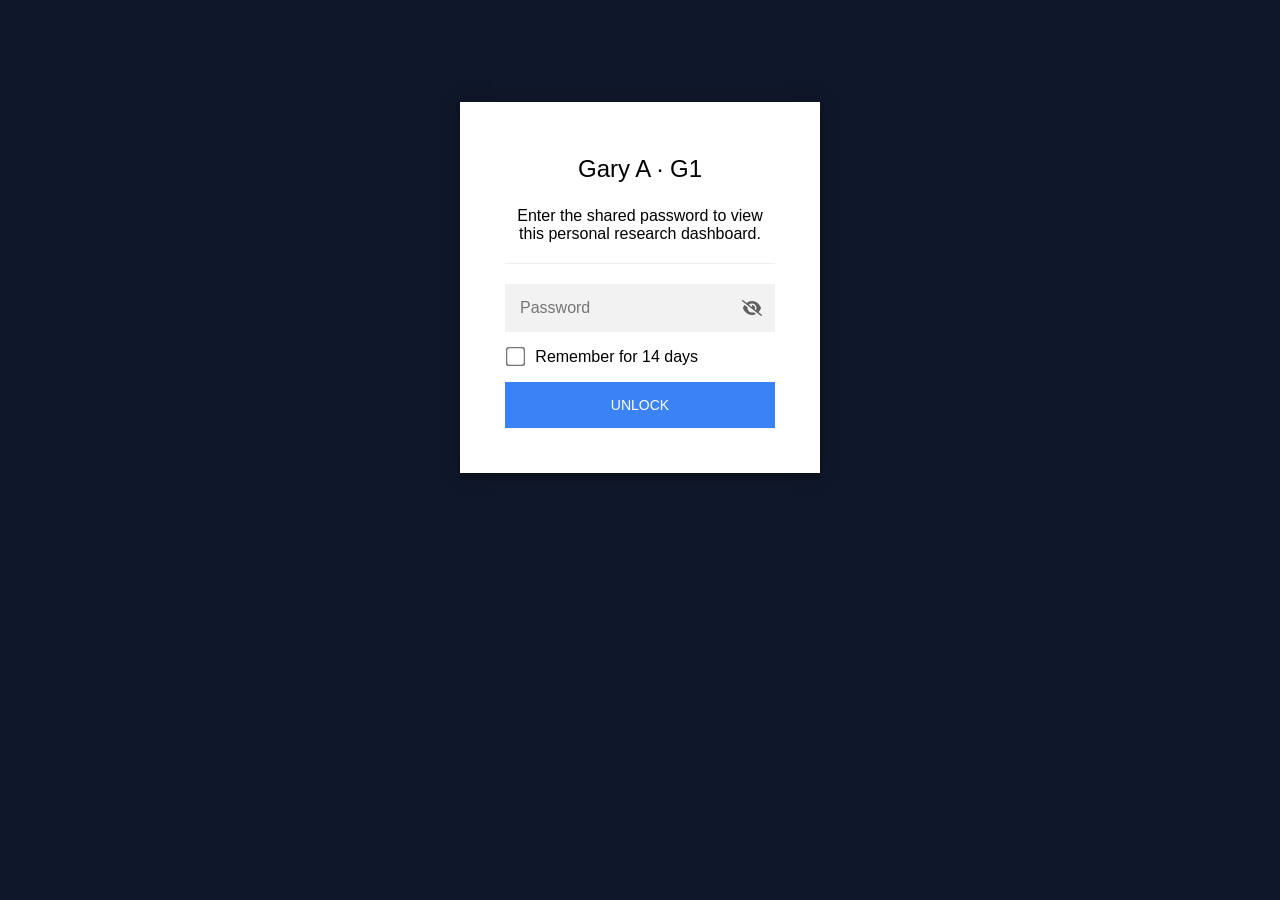
==== index.html @ 6d65d70d "Swap in lean Magic 15 (passed pre-registered rule); simpler dashboard layout" ====
<!DOCTYPE html>
<html class="staticrypt-html">
    <head>
        <meta charset="utf-8" />
        <title>Gary A · G1</title>
        <meta name="viewport" content="width=device-width, initial-scale=1" />

        <!-- do not cache this page -->
        <meta http-equiv="cache-control" content="max-age=0" />
        <meta http-equiv="cache-control" content="no-cache" />
        <meta http-equiv="expires" content="0" />
        <meta http-equiv="expires" content="Tue, 01 Jan 1980 1:00:00 GMT" />
        <meta http-equiv="pragma" content="no-cache" />

        <style>
            .staticrypt-hr {
                margin-top: 20px;
                margin-bottom: 20px;
                border: 0;
                border-top: 1px solid #eee;
            }

            .staticrypt-page {
                width: 360px;
                padding: 8% 0 0;
                margin: auto;
                box-sizing: border-box;
            }

            .staticrypt-form {
                position: relative;
                z-index: 1;
                background: #ffffff;
                max-width: 360px;
                margin: 0 auto 100px;
                padding: 45px;
                text-align: center;
                box-shadow: 0 0 20px 0 rgba(0, 0, 0, 0.2), 0 5px 5px 0 rgba(0, 0, 0, 0.24);
            }

            .staticrypt-form input[type="password"],
            input[type="text"] {
                background: inherit;
                border: 0;
                box-sizing: border-box; /* This ensures padding is included in the total width */
                font-size: 14px;
                outline: 0;
                padding: 15px 30px 15px 15px; /* Adjust the padding to ensure there is space for the icon */
                width: 100%;
            }

            .staticrypt-password-container {
                position: relative;
                outline: 0;
                background: #f2f2f2;
                width: 100%;
                border: 0;
                margin: 0 0 15px;
                box-sizing: border-box;
            }

            .staticrypt-toggle-password-visibility {
                cursor: pointer;
                height: 20px;
                opacity: 60%;
                padding: 13px;
                position: absolute;
                right: 0;
                top: 50%;
                transform: translateY(-50%);
                width: 20px;
            }

            .staticrypt-form .staticrypt-decrypt-button {
                text-transform: uppercase;
                outline: 0;
                background: #3b82f6;
                width: 100%;
                border: 0;
                padding: 15px;
                color: #ffffff;
                font-size: 14px;
                cursor: pointer;
            }

            .staticrypt-form .staticrypt-decrypt-button:hover,
            .staticrypt-form .staticrypt-decrypt-button:active,
            .staticrypt-form .staticrypt-decrypt-button:focus {
                background: #3b82f6;
                filter: brightness(92%);
            }

            .staticrypt-html {
                height: 100%;
            }

            .staticrypt-body {
                height: 100%;
                margin: 0;
            }

            .staticrypt-content {
                height: 100%;
                margin-bottom: 1em;
                background: #0f172a;
                font-family: "Arial", sans-serif;
                -webkit-font-smoothing: antialiased;
                -moz-osx-font-smoothing: grayscale;
            }

            .staticrypt-instructions {
                margin-top: -1em;
                margin-bottom: 1em;
            }

            .staticrypt-title {
                font-size: 1.5em;
            }

            label.staticrypt-remember {
                display: flex;
                align-items: center;
                margin-bottom: 1em;
            }

            .staticrypt-remember input[type="checkbox"] {
                transform: scale(1.5);
                margin-right: 1em;
            }

            .hidden {
                display: none !important;
            }

            .staticrypt-spinner-container {
                height: 100%;
                display: flex;
                align-items: center;
                justify-content: center;
            }

            .staticrypt-spinner {
                display: inline-block;
                width: 2rem;
                height: 2rem;
                vertical-align: text-bottom;
                border: 0.25em solid gray;
                border-right-color: transparent;
                border-radius: 50%;
                -webkit-animation: spinner-border 0.75s linear infinite;
                animation: spinner-border 0.75s linear infinite;
                animation-duration: 0.75s;
                animation-timing-function: linear;
                animation-delay: 0s;
                animation-iteration-count: infinite;
                animation-direction: normal;
                animation-fill-mode: none;
                animation-play-state: running;
                animation-name: spinner-border;
            }

            @keyframes spinner-border {
                100% {
                    transform: rotate(360deg);
                }
            }

            @media screen and (-webkit-min-device-pixel-ratio: 0) {
                .staticrypt-form input[type="password"],
                input[type="text"] {
                    font-size: 16px;
                }
            }
        </style>
    </head>

    <body class="staticrypt-body">
        <div id="staticrypt_loading" class="staticrypt-spinner-container">
            <div class="staticrypt-spinner"></div>
        </div>

        <div id="staticrypt_content" class="staticrypt-content hidden">
            <div class="staticrypt-page">
                <div class="staticrypt-form">
                    <div class="staticrypt-instructions">
                        <p class="staticrypt-title">Gary A · G1</p>
                        <p>Enter the shared password to view this personal research dashboard.</p>
                    </div>

                    <hr class="staticrypt-hr" />

                    <form id="staticrypt-form" action="#" method="post">
                        <div class="staticrypt-password-container">
                            <input
                                id="staticrypt-password"
                                type="password"
                                name="password"
                                placeholder="Password"
                                autofocus
                            />

                            <img
                                class="staticrypt-toggle-password-visibility"
                                alt="Show password"
                                title="Show password"
                                src="[data-uri]"
                            />
                        </div>

                        <label id="staticrypt-remember-label" class="staticrypt-remember hidden">
                            <input id="staticrypt-remember" type="checkbox" name="remember" />
                            Remember for 14 days
                        </label>

                        <input type="submit" class="staticrypt-decrypt-button" value="Unlock" />
                    </form>
                </div>
            </div>
        </div>

        <script>
            // these variables will be filled when generating the file - the template format is 'variable_name'
            const staticryptInitiator = ((function(){
  const exports = {};
  const cryptoEngine = ((function(){
  const exports = {};
  const { subtle } = crypto;

const IV_BITS = 16 * 8;
const HEX_BITS = 4;
const ENCRYPTION_ALGO = "AES-CBC";

/**
 * Translates between utf8 encoded hexadecimal strings
 * and Uint8Array bytes.
 */
const HexEncoder = {
    /**
     * hex string -> bytes
     * @param {string} hexString
     * @returns {Uint8Array}
     */
    parse: function (hexString) {
        if (hexString.length % 2 !== 0) throw "Invalid hexString";
        const arrayBuffer = new Uint8Array(hexString.length / 2);

        for (let i = 0; i < hexString.length; i += 2) {
            const byteValue = parseInt(hexString.substring(i, i + 2), 16);
            if (isNaN(byteValue)) {
                throw "Invalid hexString";
            }
            arrayBuffer[i / 2] = byteValue;
        }
        return arrayBuffer;
    },

    /**
     * bytes -> hex string
     * @param {Uint8Array} bytes
     * @returns {string}
     */
    stringify: function (bytes) {
        const hexBytes = [];

        for (let i = 0; i < bytes.length; ++i) {
            let byteString = bytes[i].toString(16);
            if (byteString.length < 2) {
                byteString = "0" + byteString;
            }
            hexBytes.push(byteString);
        }
        return hexBytes.join("");
    },
};

/**
 * Translates between utf8 strings and Uint8Array bytes.
 */
const UTF8Encoder = {
    parse: function (str) {
        return new TextEncoder().encode(str);
    },

    stringify: function (bytes) {
        return new TextDecoder().decode(bytes);
    },
};

/**
 * Salt and encrypt a msg with a password.
 */
async function encrypt(msg, hashedPassword) {
    // Must be 16 bytes, unpredictable, and preferably cryptographically random. However, it need not be secret.
    // https://developer.mozilla.org/en-US/docs/Web/API/SubtleCrypto/encrypt#parameters
    const iv = crypto.getRandomValues(new Uint8Array(IV_BITS / 8));

    const key = await subtle.importKey("raw", HexEncoder.parse(hashedPassword), ENCRYPTION_ALGO, false, ["encrypt"]);

    const encrypted = await subtle.encrypt(
        {
            name: ENCRYPTION_ALGO,
            iv: iv,
        },
        key,
        UTF8Encoder.parse(msg)
    );

    // iv will be 32 hex characters, we prepend it to the ciphertext for use in decryption
    return HexEncoder.stringify(iv) + HexEncoder.stringify(new Uint8Array(encrypted));
}
exports.encrypt = encrypt;

/**
 * Decrypt a salted msg using a password.
 *
 * @param {string} encryptedMsg
 * @param {string} hashedPassword
 * @returns {Promise<string>}
 */
async function decrypt(encryptedMsg, hashedPassword) {
    const ivLength = IV_BITS / HEX_BITS;
    const iv = HexEncoder.parse(encryptedMsg.substring(0, ivLength));
    const encrypted = encryptedMsg.substring(ivLength);

    const key = await subtle.importKey("raw", HexEncoder.parse(hashedPassword), ENCRYPTION_ALGO, false, ["decrypt"]);

    const outBuffer = await subtle.decrypt(
        {
            name: ENCRYPTION_ALGO,
            iv: iv,
        },
        key,
        HexEncoder.parse(encrypted)
    );

    return UTF8Encoder.stringify(new Uint8Array(outBuffer));
}
exports.decrypt = decrypt;

/**
 * Salt and hash the password so it can be stored in localStorage without opening a password reuse vulnerability.
 *
 * @param {string} password
 * @param {string} salt
 * @returns {Promise<string>}
 */
async function hashPassword(password, salt) {
    // we hash the password in multiple steps, each adding more iterations. This is because we used to allow less
    // iterations, so for backward compatibility reasons, we need to support going from that to more iterations.
    let hashedPassword = await hashLegacyRound(password, salt);

    hashedPassword = await hashSecondRound(hashedPassword, salt);

    return hashThirdRound(hashedPassword, salt);
}
exports.hashPassword = hashPassword;

/**
 * This hashes the password with 1k iterations. This is a low number, we need this function to support backwards
 * compatibility.
 *
 * @param {string} password
 * @param {string} salt
 * @returns {Promise<string>}
 */
function hashLegacyRound(password, salt) {
    return pbkdf2(password, salt, 1000, "SHA-1");
}
exports.hashLegacyRound = hashLegacyRound;

/**
 * Add a second round of iterations. This is because we used to use 1k, so for backwards compatibility with
 * remember-me/autodecrypt links, we need to support going from that to more iterations.
 *
 * @param hashedPassword
 * @param salt
 * @returns {Promise<string>}
 */
function hashSecondRound(hashedPassword, salt) {
    return pbkdf2(hashedPassword, salt, 14000, "SHA-256");
}
exports.hashSecondRound = hashSecondRound;

/**
 * Add a third round of iterations to bring total number to 600k. This is because we used to use 1k, then 15k, so for
 * backwards compatibility with remember-me/autodecrypt links, we need to support going from that to more iterations.
 *
 * @param hashedPassword
 * @param salt
 * @returns {Promise<string>}
 */
function hashThirdRound(hashedPassword, salt) {
    return pbkdf2(hashedPassword, salt, 585000, "SHA-256");
}
exports.hashThirdRound = hashThirdRound;

/**
 * Salt and hash the password so it can be stored in localStorage without opening a password reuse vulnerability.
 *
 * @param {string} password
 * @param {string} salt
 * @param {int} iterations
 * @param {string} hashAlgorithm
 * @returns {Promise<string>}
 */
async function pbkdf2(password, salt, iterations, hashAlgorithm) {
    const key = await subtle.importKey("raw", UTF8Encoder.parse(password), "PBKDF2", false, ["deriveBits"]);

    const keyBytes = await subtle.deriveBits(
        {
            name: "PBKDF2",
            hash: hashAlgorithm,
            iterations,
            salt: UTF8Encoder.parse(salt),
        },
        key,
        256
    );

    return HexEncoder.stringify(new Uint8Array(keyBytes));
}

function generateRandomSalt() {
    const bytes = crypto.getRandomValues(new Uint8Array(128 / 8));

    return HexEncoder.stringify(new Uint8Array(bytes));
}
exports.generateRandomSalt = generateRandomSalt;

async function signMessage(hashedPassword, message) {
    const key = await subtle.importKey(
        "raw",
        HexEncoder.parse(hashedPassword),
        {
            name: "HMAC",
            hash: "SHA-256",
        },
        false,
        ["sign"]
    );
    const signature = await subtle.sign("HMAC", key, UTF8Encoder.parse(message));

    return HexEncoder.stringify(new Uint8Array(signature));
}
exports.signMessage = signMessage;

function getRandomAlphanum() {
    const possibleCharacters = "abcdefghijklmnopqrstuvwxyzABCDEFGHIJKLMNOPQRSTUVWXYZ0123456789";

    let byteArray;
    let parsedInt;

    // Keep generating new random bytes until we get a value that falls
    // within a range that can be evenly divided by possibleCharacters.length
    do {
        byteArray = crypto.getRandomValues(new Uint8Array(1));
        // extract the lowest byte to get an int from 0 to 255 (probably unnecessary, since we're only generating 1 byte)
        parsedInt = byteArray[0] & 0xff;
    } while (parsedInt >= 256 - (256 % possibleCharacters.length));

    // Take the modulo of the parsed integer to get a random number between 0 and totalLength - 1
    const randomIndex = parsedInt % possibleCharacters.length;

    return possibleCharacters[randomIndex];
}

/**
 * Generate a random string of a given length.
 *
 * @param {int} length
 * @returns {string}
 */
function generateRandomString(length) {
    let randomString = "";

    for (let i = 0; i < length; i++) {
        randomString += getRandomAlphanum();
    }

    return randomString;
}
exports.generateRandomString = generateRandomString;

  return exports;
})());
const codec = ((function(){
  const exports = {};
  /**
 * Initialize the codec with the provided cryptoEngine - this return functions to encode and decode messages.
 *
 * @param cryptoEngine - the engine to use for encryption / decryption
 */
function init(cryptoEngine) {
    const exports = {};

    /**
     * Top-level function for encoding a message.
     * Includes password hashing, encryption, and signing.
     *
     * @param {string} msg
     * @param {string} password
     * @param {string} salt
     *
     * @returns {string} The encoded text
     */
    async function encode(msg, password, salt) {
        const hashedPassword = await cryptoEngine.hashPassword(password, salt);

        const encrypted = await cryptoEngine.encrypt(msg, hashedPassword);

        // we use the hashed password in the HMAC because this is effectively what will be used a password (so we can store
        // it in localStorage safely, we don't use the clear text password)
        const hmac = await cryptoEngine.signMessage(hashedPassword, encrypted);

        return hmac + encrypted;
    }
    exports.encode = encode;

    /**
     * Encode using a password that has already been hashed. This is useful to encode multiple messages in a row, that way
     * we don't need to hash the password multiple times.
     *
     * @param {string} msg
     * @param {string} hashedPassword
     *
     * @returns {string} The encoded text
     */
    async function encodeWithHashedPassword(msg, hashedPassword) {
        const encrypted = await cryptoEngine.encrypt(msg, hashedPassword);

        // we use the hashed password in the HMAC because this is effectively what will be used a password (so we can store
        // it in localStorage safely, we don't use the clear text password)
        const hmac = await cryptoEngine.signMessage(hashedPassword, encrypted);

        return hmac + encrypted;
    }
    exports.encodeWithHashedPassword = encodeWithHashedPassword;

    /**
     * Top-level function for decoding a message.
     * Includes signature check and decryption.
     *
     * @param {string} signedMsg
     * @param {string} hashedPassword
     * @param {string} salt
     * @param {int} backwardCompatibleAttempt
     * @param {string} originalPassword
     *
     * @returns {Object} {success: true, decoded: string} | {success: false, message: string}
     */
    async function decode(signedMsg, hashedPassword, salt, backwardCompatibleAttempt = 0, originalPassword = "") {
        const encryptedHMAC = signedMsg.substring(0, 64);
        const encryptedMsg = signedMsg.substring(64);
        const decryptedHMAC = await cryptoEngine.signMessage(hashedPassword, encryptedMsg);

        if (decryptedHMAC !== encryptedHMAC) {
            // we have been raising the number of iterations in the hashing algorithm multiple times, so to support the old
            // remember-me/autodecrypt links we need to try bringing the old hashes up to speed.
            originalPassword = originalPassword || hashedPassword;
            if (backwardCompatibleAttempt === 0) {
                const updatedHashedPassword = await cryptoEngine.hashThirdRound(originalPassword, salt);

                return decode(signedMsg, updatedHashedPassword, salt, backwardCompatibleAttempt + 1, originalPassword);
            }
            if (backwardCompatibleAttempt === 1) {
                let updatedHashedPassword = await cryptoEngine.hashSecondRound(originalPassword, salt);
                updatedHashedPassword = await cryptoEngine.hashThirdRound(updatedHashedPassword, salt);

                return decode(signedMsg, updatedHashedPassword, salt, backwardCompatibleAttempt + 1, originalPassword);
            }

            return { success: false, message: "Signature mismatch" };
        }

        return {
            success: true,
            decoded: await cryptoEngine.decrypt(encryptedMsg, hashedPassword),
        };
    }
    exports.decode = decode;

    return exports;
}
exports.init = init;

  return exports;
})());
const decode = codec.init(cryptoEngine).decode;

/**
 * Initialize the staticrypt module, that exposes functions callbable by the password_template.
 *
 * @param {{
 *  staticryptEncryptedMsgUniqueVariableName: string,
 *  isRememberEnabled: boolean,
 *  rememberDurationInDays: number,
 *  staticryptSaltUniqueVariableName: string,
 * }} staticryptConfig - object of data that is stored on the password_template at encryption time.
 *
 * @param {{
 *  rememberExpirationKey: string,
 *  rememberPassphraseKey: string,
 *  replaceHtmlCallback: function,
 *  clearLocalStorageCallback: function,
 * }} templateConfig - object of data that can be configured by a custom password_template.
 */
function init(staticryptConfig, templateConfig) {
    const exports = {};

    /**
     * Decrypt our encrypted page, replace the whole HTML.
     *
     * @param {string} hashedPassword
     * @returns {Promise<boolean>}
     */
    async function decryptAndReplaceHtml(hashedPassword) {
        const { staticryptEncryptedMsgUniqueVariableName, staticryptSaltUniqueVariableName } = staticryptConfig;
        const { replaceHtmlCallback } = templateConfig;

        const result = await decode(
            staticryptEncryptedMsgUniqueVariableName,
            hashedPassword,
            staticryptSaltUniqueVariableName
        );
        if (!result.success) {
            return false;
        }
        const plainHTML = result.decoded;

        // if the user configured a callback call it, otherwise just replace the whole HTML
        if (typeof replaceHtmlCallback === "function") {
            replaceHtmlCallback(plainHTML);
        } else {
            document.write(plainHTML);
            document.close();
        }

        return true;
    }

    /**
     * Attempt to decrypt the page and replace the whole HTML.
     *
     * @param {string} password
     * @param {boolean} isRememberChecked
     *
     * @returns {Promise<{isSuccessful: boolean, hashedPassword?: string}>} - we return an object, so that if we want to
     *   expose more information in the future we can do it without breaking the password_template
     */
    async function handleDecryptionOfPage(password, isRememberChecked) {
        const { staticryptSaltUniqueVariableName } = staticryptConfig;

        // decrypt and replace the whole page
        const hashedPassword = await cryptoEngine.hashPassword(password, staticryptSaltUniqueVariableName);
        return handleDecryptionOfPageFromHash(hashedPassword, isRememberChecked);
    }
    exports.handleDecryptionOfPage = handleDecryptionOfPage;

    async function handleDecryptionOfPageFromHash(hashedPassword, isRememberChecked) {
        const { isRememberEnabled, rememberDurationInDays } = staticryptConfig;
        const { rememberExpirationKey, rememberPassphraseKey } = templateConfig;

        const isDecryptionSuccessful = await decryptAndReplaceHtml(hashedPassword);

        if (!isDecryptionSuccessful) {
            return {
                isSuccessful: false,
                hashedPassword,
            };
        }

        // remember the hashedPassword and set its expiration if necessary
        if (isRememberEnabled && isRememberChecked) {
            window.localStorage.setItem(rememberPassphraseKey, hashedPassword);

            // set the expiration if the duration isn't 0 (meaning no expiration)
            if (rememberDurationInDays > 0) {
                window.localStorage.setItem(
                    rememberExpirationKey,
                    (new Date().getTime() + rememberDurationInDays * 24 * 60 * 60 * 1000).toString()
                );
            }
        }

        return {
            isSuccessful: true,
            hashedPassword,
        };
    }
    exports.handleDecryptionOfPageFromHash = handleDecryptionOfPageFromHash;

    /**
     * Clear localstorage from staticrypt related values
     */
    function clearLocalStorage() {
        const { clearLocalStorageCallback, rememberExpirationKey, rememberPassphraseKey } = templateConfig;

        if (typeof clearLocalStorageCallback === "function") {
            clearLocalStorageCallback();
        } else {
            localStorage.removeItem(rememberPassphraseKey);
            localStorage.removeItem(rememberExpirationKey);
        }
    }

    async function handleDecryptOnLoad() {
        let isSuccessful = await decryptOnLoadFromUrl();

        if (!isSuccessful) {
            isSuccessful = await decryptOnLoadFromRememberMe();
        }

        return { isSuccessful };
    }
    exports.handleDecryptOnLoad = handleDecryptOnLoad;

    /**
     * Clear storage if we are logging out
     *
     * @returns {boolean} - whether we logged out
     */
    function logoutIfNeeded() {
        const logoutKey = "staticrypt_logout";

        // handle logout through query param
        const queryParams = new URLSearchParams(window.location.search);
        if (queryParams.has(logoutKey)) {
            clearLocalStorage();
            return true;
        }

        // handle logout through URL fragment
        const hash = window.location.hash.substring(1);
        if (hash.includes(logoutKey)) {
            clearLocalStorage();
            return true;
        }

        return false;
    }

    /**
     * To be called on load: check if we want to try to decrypt and replace the HTML with the decrypted content, and
     * try to do it if needed.
     *
     * @returns {Promise<boolean>} true if we derypted and replaced the whole page, false otherwise
     */
    async function decryptOnLoadFromRememberMe() {
        const { rememberDurationInDays } = staticryptConfig;
        const { rememberExpirationKey, rememberPassphraseKey } = templateConfig;

        // if we are login out, terminate
        if (logoutIfNeeded()) {
            return false;
        }

        // if there is expiration configured, check if we're not beyond the expiration
        if (rememberDurationInDays && rememberDurationInDays > 0) {
            const expiration = localStorage.getItem(rememberExpirationKey),
                isExpired = expiration && new Date().getTime() > parseInt(expiration);

            if (isExpired) {
                clearLocalStorage();
                return false;
            }
        }

        const hashedPassword = localStorage.getItem(rememberPassphraseKey);

        if (hashedPassword) {
            // try to decrypt
            const isDecryptionSuccessful = await decryptAndReplaceHtml(hashedPassword);

            // if the decryption is unsuccessful the password might be wrong - silently clear the saved data and let
            // the user fill the password form again
            if (!isDecryptionSuccessful) {
                clearLocalStorage();
                return false;
            }

            return true;
        }

        return false;
    }

    async function decryptOnLoadFromUrl() {
        const passwordKey = "staticrypt_pwd";
        const rememberMeKey = "remember_me";

        // try to get the password from the query param (for backward compatibility - we now want to avoid this method,
        // since it sends the hashed password to the server which isn't needed)
        const queryParams = new URLSearchParams(window.location.search);
        const hashedPasswordQuery = queryParams.get(passwordKey);
        const rememberMeQuery = queryParams.get(rememberMeKey);

        const urlFragment = window.location.hash.substring(1);
        // get the password from the url fragment
        const hashedPasswordRegexMatch = urlFragment.match(new RegExp(passwordKey + "=([^&]*)"));
        const hashedPasswordFragment = hashedPasswordRegexMatch ? hashedPasswordRegexMatch[1] : null;
        const rememberMeFragment = urlFragment.includes(rememberMeKey);

        const hashedPassword = hashedPasswordFragment || hashedPasswordQuery;
        const rememberMe = rememberMeFragment || rememberMeQuery;

        if (hashedPassword) {
            return handleDecryptionOfPageFromHash(hashedPassword, rememberMe);
        }

        return false;
    }

    return exports;
}
exports.init = init;

  return exports;
})());
            const templateError = "Bad password!",
                templateToggleAltShow = "Show password",
                templateToggleAltHide = "Hide password",
                isRememberEnabled = true,
                staticryptConfig = {"staticryptEncryptedMsgUniqueVariableName":"[base64]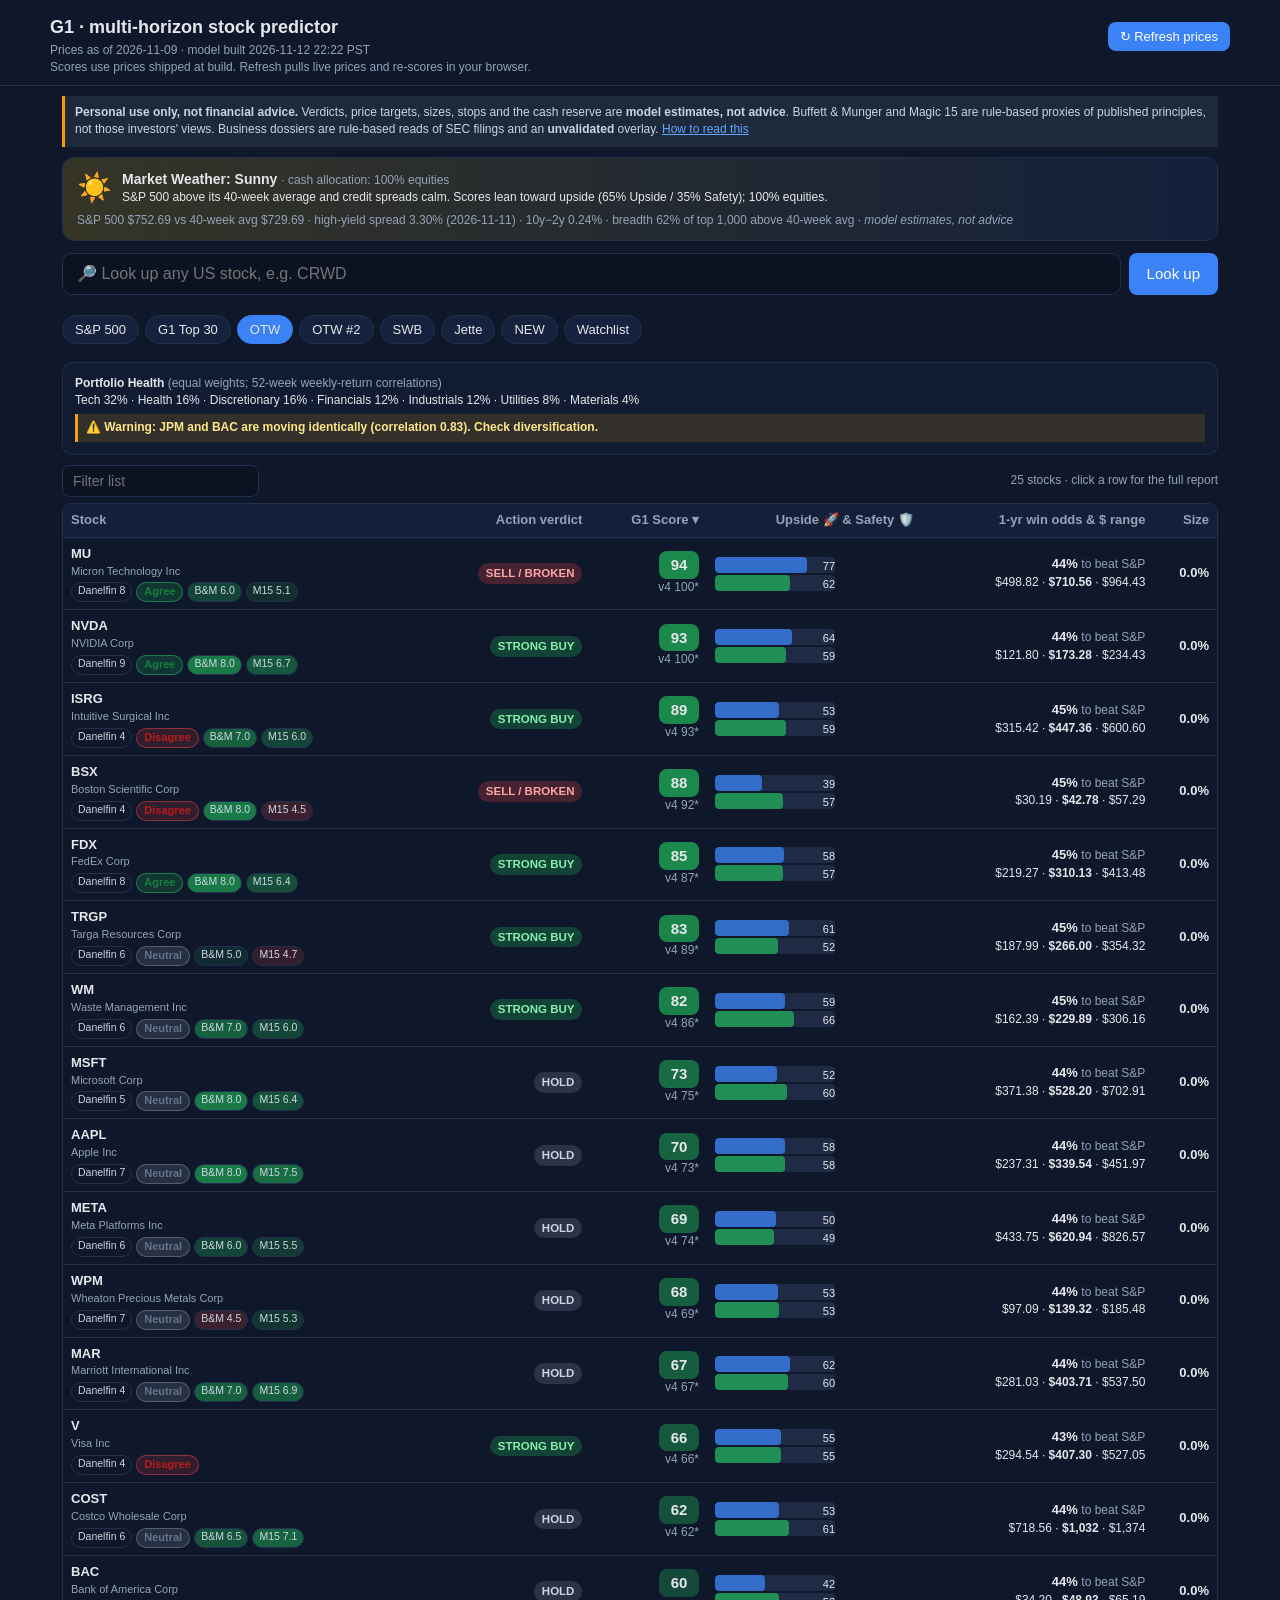
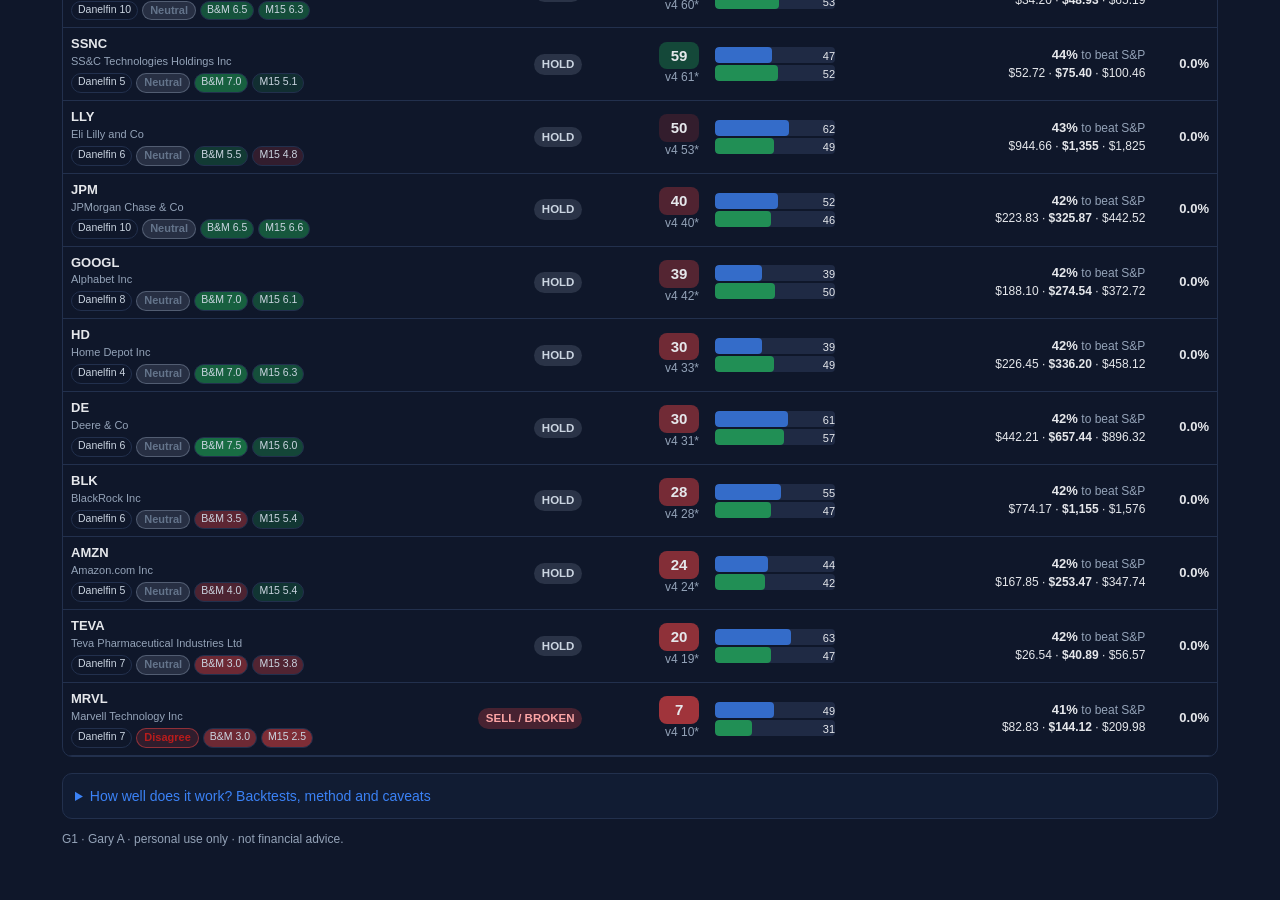
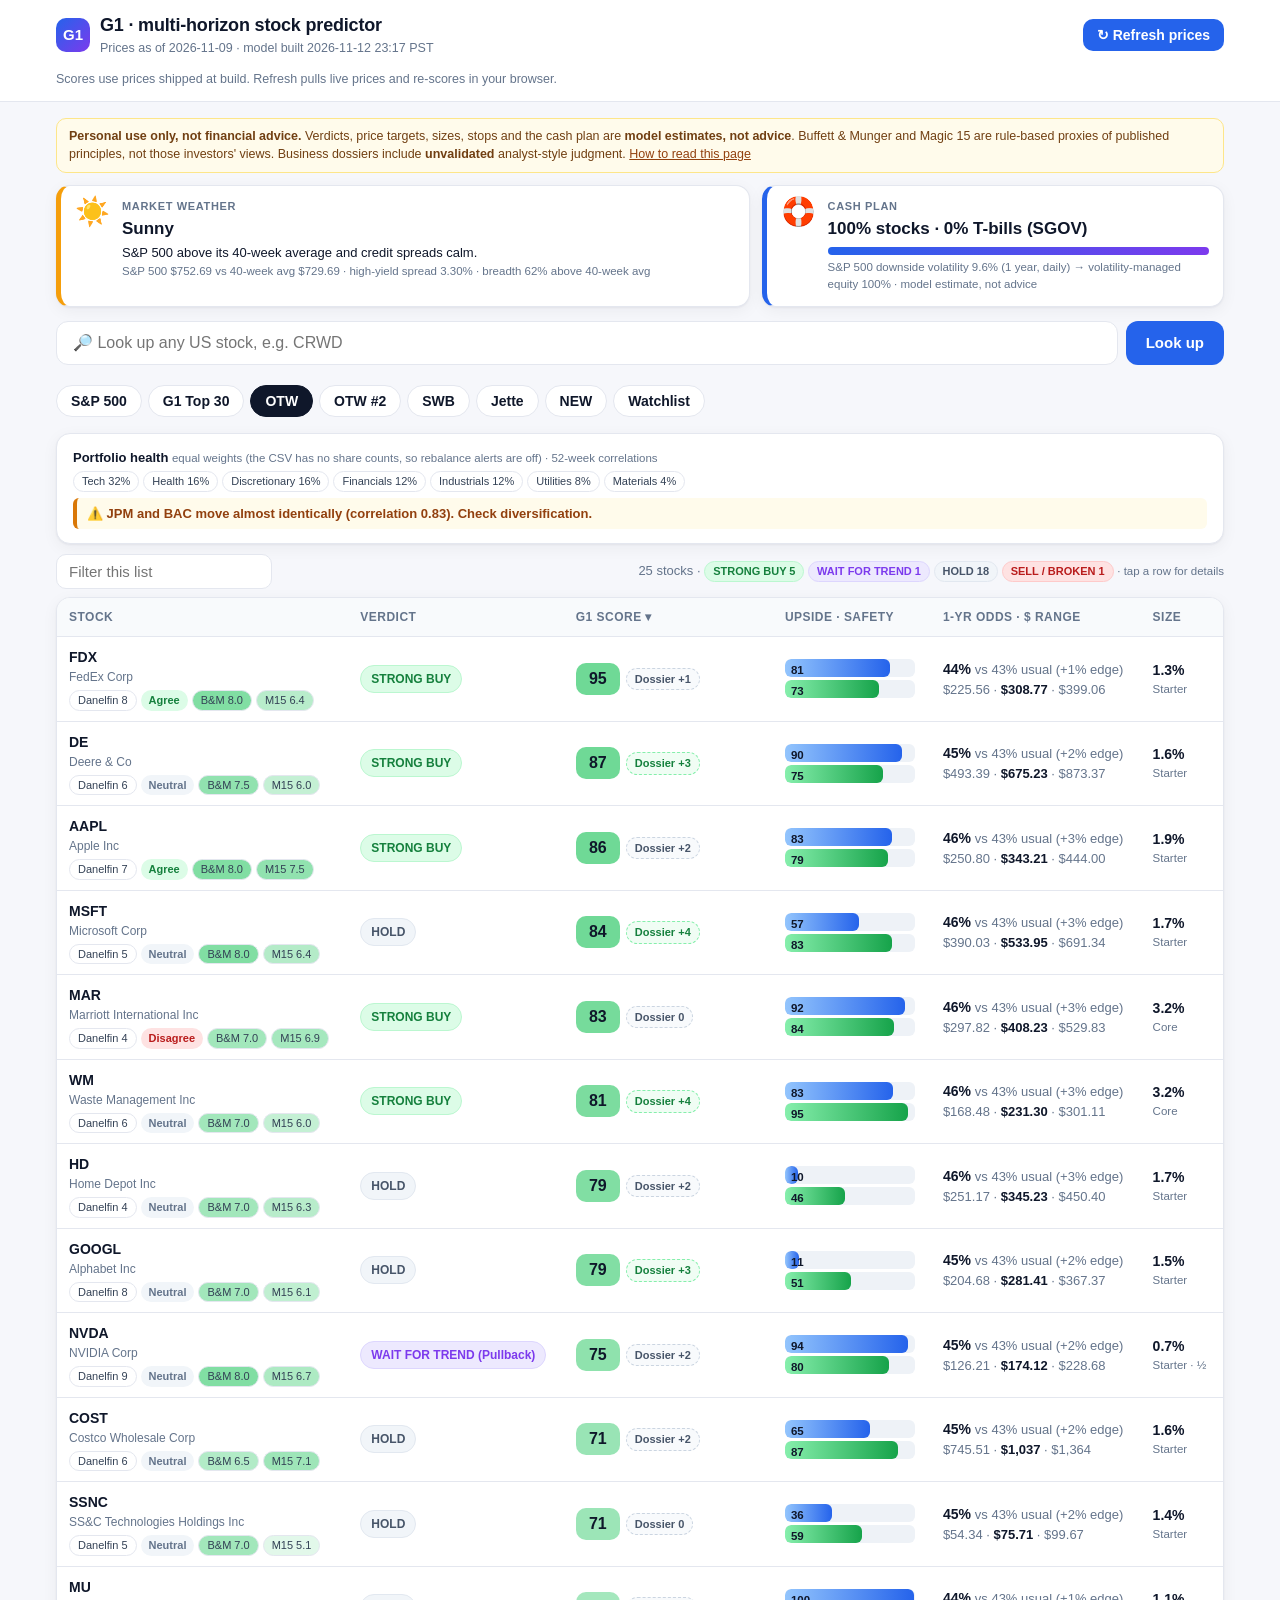
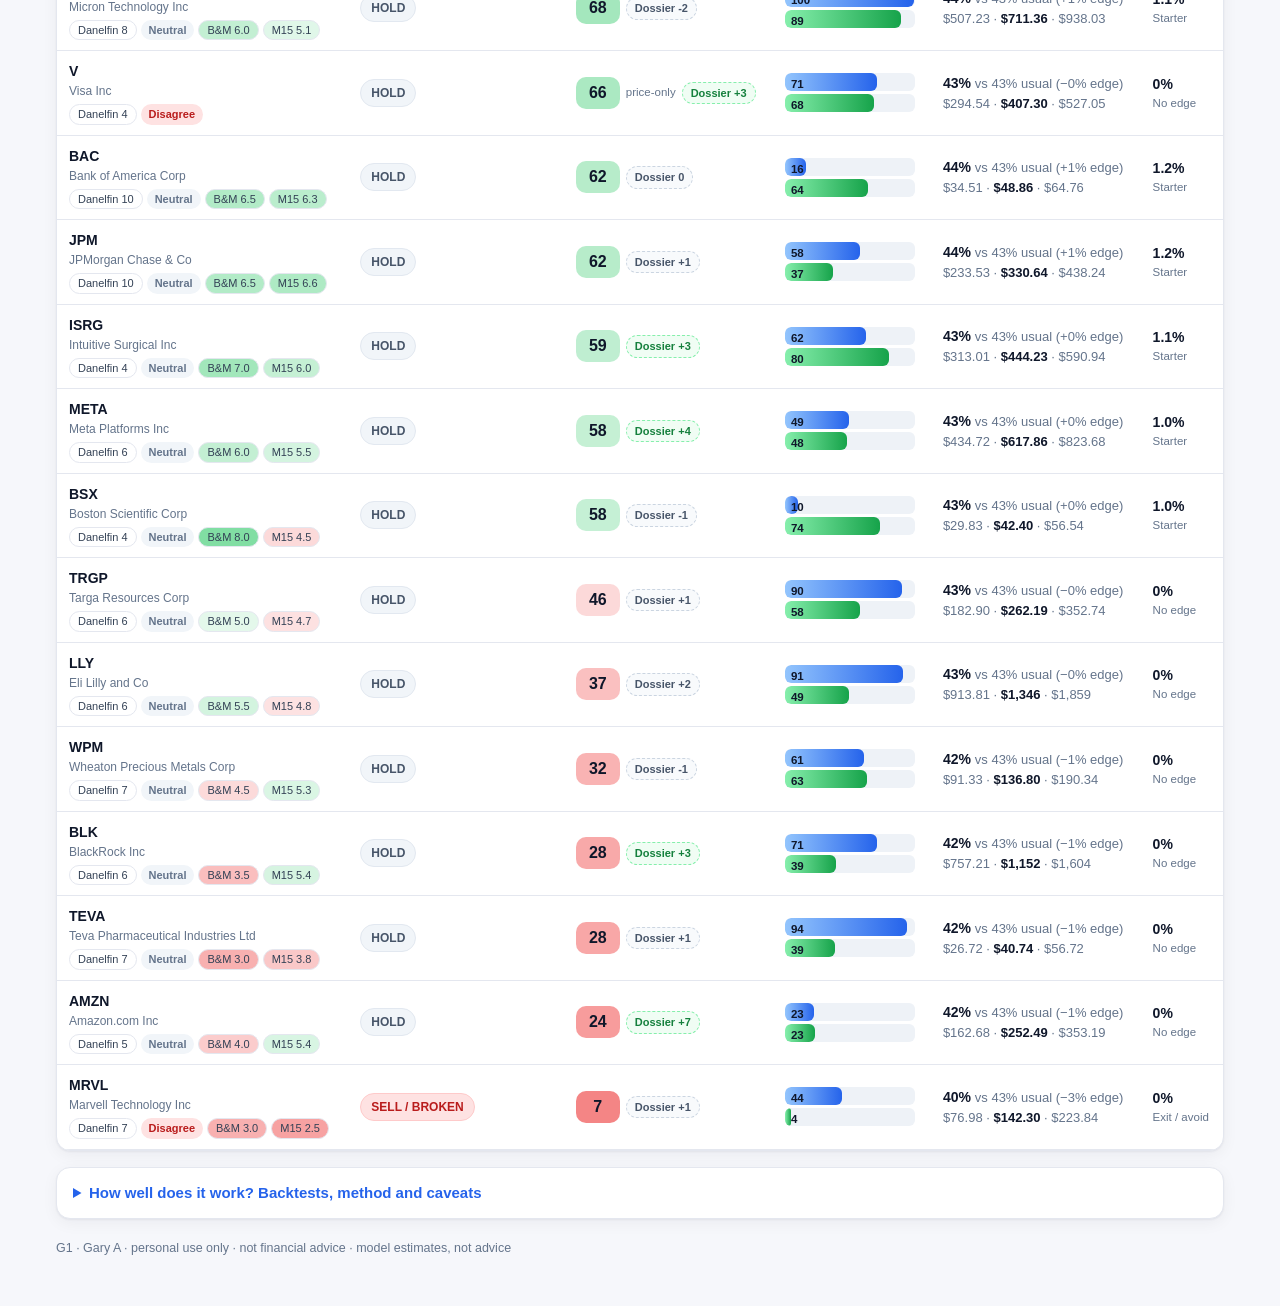
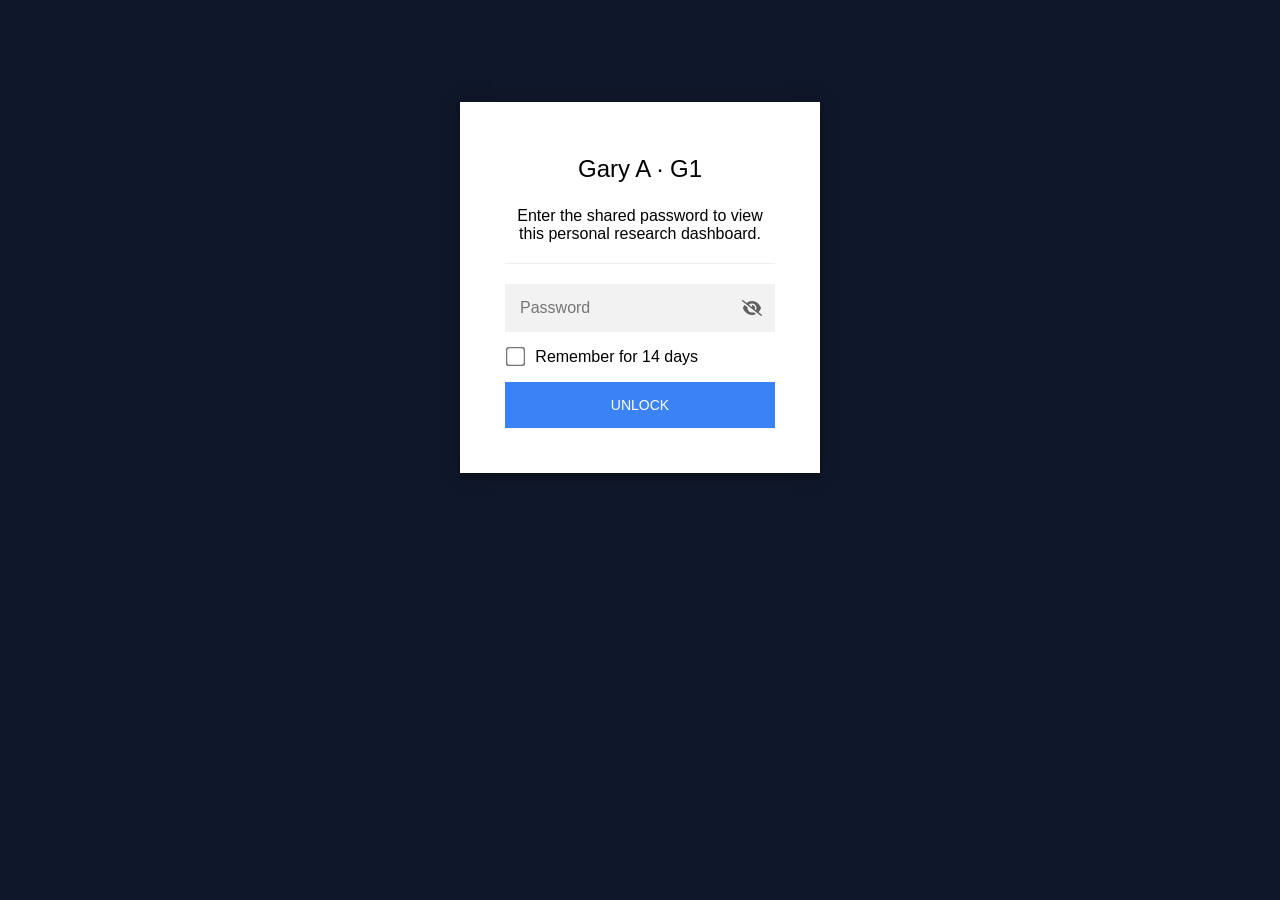
